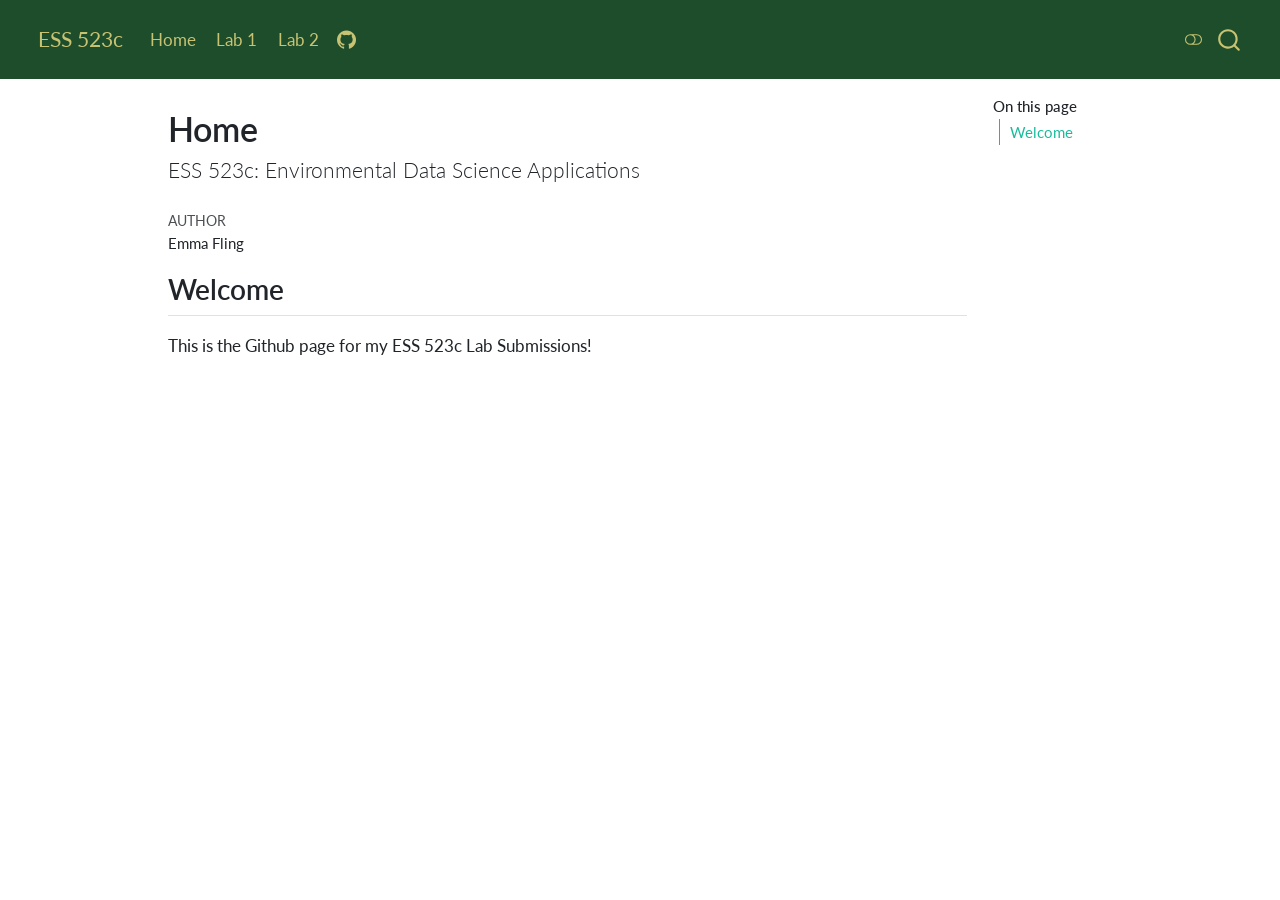
==== docs/Home.html @ 95117adf "tidying up layout" ====
<!DOCTYPE html>
<html xmlns="http://www.w3.org/1999/xhtml" lang="en" xml:lang="en"><head>

<meta charset="utf-8">
<meta name="generator" content="quarto-1.7.32">

<meta name="viewport" content="width=device-width, initial-scale=1.0, user-scalable=yes">

<meta name="author" content="Emma Fling">

<title>Home – ESS 523c</title>
<style>
code{white-space: pre-wrap;}
span.smallcaps{font-variant: small-caps;}
div.columns{display: flex; gap: min(4vw, 1.5em);}
div.column{flex: auto; overflow-x: auto;}
div.hanging-indent{margin-left: 1.5em; text-indent: -1.5em;}
ul.task-list{list-style: none;}
ul.task-list li input[type="checkbox"] {
  width: 0.8em;
  margin: 0 0.8em 0.2em -1em; /* quarto-specific, see https://github.com/quarto-dev/quarto-cli/issues/4556 */ 
  vertical-align: middle;
}
</style>


<script src="site_libs/quarto-nav/quarto-nav.js"></script>
<script src="site_libs/clipboard/clipboard.min.js"></script>
<script src="site_libs/quarto-search/autocomplete.umd.js"></script>
<script src="site_libs/quarto-search/fuse.min.js"></script>
<script src="site_libs/quarto-search/quarto-search.js"></script>
<meta name="quarto:offset" content="./">
<link href="./favicon.ico" rel="icon">
<script src="site_libs/quarto-html/quarto.js" type="module"></script>
<script src="site_libs/quarto-html/tabsets/tabsets.js" type="module"></script>
<script src="site_libs/quarto-html/popper.min.js"></script>
<script src="site_libs/quarto-html/tippy.umd.min.js"></script>
<script src="site_libs/quarto-html/anchor.min.js"></script>
<link href="site_libs/quarto-html/tippy.css" rel="stylesheet">
<link href="site_libs/quarto-html/quarto-syntax-highlighting-37eea08aefeeee20ff55810ff984fec1.css" rel="stylesheet" class="quarto-color-scheme" id="quarto-text-highlighting-styles">
<link href="site_libs/quarto-html/quarto-syntax-highlighting-dark-2fef5ea3f8957b3e4ecc936fc74692ca.css" rel="stylesheet" class="quarto-color-scheme quarto-color-alternate" id="quarto-text-highlighting-styles">
<link href="site_libs/quarto-html/quarto-syntax-highlighting-37eea08aefeeee20ff55810ff984fec1.css" rel="stylesheet" class="quarto-color-scheme-extra" id="quarto-text-highlighting-styles">
<script src="site_libs/bootstrap/bootstrap.min.js"></script>
<link href="site_libs/bootstrap/bootstrap-icons.css" rel="stylesheet">
<link href="site_libs/bootstrap/bootstrap-d9d48523d281825c2e98552904a045a4.min.css" rel="stylesheet" append-hash="true" class="quarto-color-scheme" id="quarto-bootstrap" data-mode="light">
<link href="site_libs/bootstrap/bootstrap-dark-863866ae534847d27065ca21649cb75c.min.css" rel="stylesheet" append-hash="true" class="quarto-color-scheme quarto-color-alternate" id="quarto-bootstrap" data-mode="dark">
<link href="site_libs/bootstrap/bootstrap-d9d48523d281825c2e98552904a045a4.min.css" rel="stylesheet" append-hash="true" class="quarto-color-scheme-extra" id="quarto-bootstrap" data-mode="light">
<script id="quarto-search-options" type="application/json">{
  "location": "navbar",
  "copy-button": false,
  "collapse-after": 3,
  "panel-placement": "end",
  "type": "overlay",
  "limit": 50,
  "keyboard-shortcut": [
    "f",
    "/",
    "s"
  ],
  "show-item-context": false,
  "language": {
    "search-no-results-text": "No results",
    "search-matching-documents-text": "matching documents",
    "search-copy-link-title": "Copy link to search",
    "search-hide-matches-text": "Hide additional matches",
    "search-more-match-text": "more match in this document",
    "search-more-matches-text": "more matches in this document",
    "search-clear-button-title": "Clear",
    "search-text-placeholder": "",
    "search-detached-cancel-button-title": "Cancel",
    "search-submit-button-title": "Submit",
    "search-label": "Search"
  }
}</script>


<link rel="stylesheet" href="styles.css">
</head>

<body class="nav-fixed quarto-light"><script id="quarto-html-before-body" type="application/javascript">
    const toggleBodyColorMode = (bsSheetEl) => {
      const mode = bsSheetEl.getAttribute("data-mode");
      const bodyEl = window.document.querySelector("body");
      if (mode === "dark") {
        bodyEl.classList.add("quarto-dark");
        bodyEl.classList.remove("quarto-light");
      } else {
        bodyEl.classList.add("quarto-light");
        bodyEl.classList.remove("quarto-dark");
      }
    }
    const toggleBodyColorPrimary = () => {
      const bsSheetEl = window.document.querySelector("link#quarto-bootstrap:not([rel=disabled-stylesheet])");
      if (bsSheetEl) {
        toggleBodyColorMode(bsSheetEl);
      }
    }
    const setColorSchemeToggle = (alternate) => {
      const toggles = window.document.querySelectorAll('.quarto-color-scheme-toggle');
      for (let i=0; i < toggles.length; i++) {
        const toggle = toggles[i];
        if (toggle) {
          if (alternate) {
            toggle.classList.add("alternate");
          } else {
            toggle.classList.remove("alternate");
          }
        }
      }
    };
    const toggleColorMode = (alternate) => {
      // Switch the stylesheets
      const primaryStylesheets = window.document.querySelectorAll('link.quarto-color-scheme:not(.quarto-color-alternate)');
      const alternateStylesheets = window.document.querySelectorAll('link.quarto-color-scheme.quarto-color-alternate');
      manageTransitions('#quarto-margin-sidebar .nav-link', false);
      if (alternate) {
        // note: dark is layered on light, we don't disable primary!
        enableStylesheet(alternateStylesheets);
        for (const sheetNode of alternateStylesheets) {
          if (sheetNode.id === "quarto-bootstrap") {
            toggleBodyColorMode(sheetNode);
          }
        }
      } else {
        disableStylesheet(alternateStylesheets);
        enableStylesheet(primaryStylesheets)
        toggleBodyColorPrimary();
      }
      manageTransitions('#quarto-margin-sidebar .nav-link', true);
      // Switch the toggles
      setColorSchemeToggle(alternate)
      // Hack to workaround the fact that safari doesn't
      // properly recolor the scrollbar when toggling (#1455)
      if (navigator.userAgent.indexOf('Safari') > 0 && navigator.userAgent.indexOf('Chrome') == -1) {
        manageTransitions("body", false);
        window.scrollTo(0, 1);
        setTimeout(() => {
          window.scrollTo(0, 0);
          manageTransitions("body", true);
        }, 40);
      }
    }
    const disableStylesheet = (stylesheets) => {
      for (let i=0; i < stylesheets.length; i++) {
        const stylesheet = stylesheets[i];
        stylesheet.rel = 'disabled-stylesheet';
      }
    }
    const enableStylesheet = (stylesheets) => {
      for (let i=0; i < stylesheets.length; i++) {
        const stylesheet = stylesheets[i];
        if(stylesheet.rel !== 'stylesheet') { // for Chrome, which will still FOUC without this check
          stylesheet.rel = 'stylesheet';
        }
      }
    }
    const manageTransitions = (selector, allowTransitions) => {
      const els = window.document.querySelectorAll(selector);
      for (let i=0; i < els.length; i++) {
        const el = els[i];
        if (allowTransitions) {
          el.classList.remove('notransition');
        } else {
          el.classList.add('notransition');
        }
      }
    }
    const isFileUrl = () => {
      return window.location.protocol === 'file:';
    }
    const hasAlternateSentinel = () => {
      let styleSentinel = getColorSchemeSentinel();
      if (styleSentinel !== null) {
        return styleSentinel === "alternate";
      } else {
        return false;
      }
    }
    const setStyleSentinel = (alternate) => {
      const value = alternate ? "alternate" : "default";
      if (!isFileUrl()) {
        window.localStorage.setItem("quarto-color-scheme", value);
      } else {
        localAlternateSentinel = value;
      }
    }
    const getColorSchemeSentinel = () => {
      if (!isFileUrl()) {
        const storageValue = window.localStorage.getItem("quarto-color-scheme");
        return storageValue != null ? storageValue : localAlternateSentinel;
      } else {
        return localAlternateSentinel;
      }
    }
    const toggleGiscusIfUsed = (isAlternate, darkModeDefault) => {
      const baseTheme = document.querySelector('#giscus-base-theme')?.value ?? 'light';
      const alternateTheme = document.querySelector('#giscus-alt-theme')?.value ?? 'dark';
      let newTheme = '';
      if(authorPrefersDark) {
        newTheme = isAlternate ? baseTheme : alternateTheme;
      } else {
        newTheme = isAlternate ? alternateTheme : baseTheme;
      }
      const changeGiscusTheme = () => {
        // From: https://github.com/giscus/giscus/issues/336
        const sendMessage = (message) => {
          const iframe = document.querySelector('iframe.giscus-frame');
          if (!iframe) return;
          iframe.contentWindow.postMessage({ giscus: message }, 'https://giscus.app');
        }
        sendMessage({
          setConfig: {
            theme: newTheme
          }
        });
      }
      const isGiscussLoaded = window.document.querySelector('iframe.giscus-frame') !== null;
      if (isGiscussLoaded) {
        changeGiscusTheme();
      }
    };
    const authorPrefersDark = false;
    const darkModeDefault = authorPrefersDark;
      document.querySelector('link#quarto-text-highlighting-styles.quarto-color-scheme-extra').rel = 'disabled-stylesheet';
      document.querySelector('link#quarto-bootstrap.quarto-color-scheme-extra').rel = 'disabled-stylesheet';
    let localAlternateSentinel = darkModeDefault ? 'alternate' : 'default';
    // Dark / light mode switch
    window.quartoToggleColorScheme = () => {
      // Read the current dark / light value
      let toAlternate = !hasAlternateSentinel();
      toggleColorMode(toAlternate);
      setStyleSentinel(toAlternate);
      toggleGiscusIfUsed(toAlternate, darkModeDefault);
      window.dispatchEvent(new Event('resize'));
    };
    // Switch to dark mode if need be
    if (hasAlternateSentinel()) {
      toggleColorMode(true);
    } else {
      toggleColorMode(false);
    }
  </script>

<div id="quarto-search-results"></div>
  <header id="quarto-header" class="headroom fixed-top">
    <nav class="navbar navbar-expand-lg " data-bs-theme="dark">
      <div class="navbar-container container-fluid">
      <div class="navbar-brand-container mx-auto">
    <a href="./index.html" class="navbar-brand navbar-brand-logo">
    <img src="./csu-rams-logo.png" alt="" class="navbar-logo">
    </a>
    <a class="navbar-brand" href="./index.html">
    <span class="navbar-title">ESS 523c</span>
    </a>
  </div>
            <div id="quarto-search" class="" title="Search"></div>
          <button class="navbar-toggler" type="button" data-bs-toggle="collapse" data-bs-target="#navbarCollapse" aria-controls="navbarCollapse" role="menu" aria-expanded="false" aria-label="Toggle navigation" onclick="if (window.quartoToggleHeadroom) { window.quartoToggleHeadroom(); }">
  <span class="navbar-toggler-icon"></span>
</button>
          <div class="collapse navbar-collapse" id="navbarCollapse">
            <ul class="navbar-nav navbar-nav-scroll me-auto">
  <li class="nav-item">
    <a class="nav-link" href="./index.qmd"> 
<span class="menu-text">Home</span></a>
  </li>  
  <li class="nav-item">
    <a class="nav-link" href="./lab1.html"> 
<span class="menu-text">Lab 1</span></a>
  </li>  
  <li class="nav-item">
    <a class="nav-link" href="./lab2.html"> 
<span class="menu-text">Lab 2</span></a>
  </li>  
  <li class="nav-item compact">
    <a class="nav-link" href="https://github.com/mikejohnson51/csu-523c-2026/"> <i class="bi bi-github" role="img" aria-label="ESS 523c">
</i> 
<span class="menu-text"></span></a>
  </li>  
</ul>
          </div> <!-- /navcollapse -->
            <div class="quarto-navbar-tools">
  <a href="" class="quarto-color-scheme-toggle quarto-navigation-tool  px-1" onclick="window.quartoToggleColorScheme(); return false;" title="Toggle dark mode"><i class="bi"></i></a>
</div>
      </div> <!-- /container-fluid -->
    </nav>
</header>
<!-- content -->
<div id="quarto-content" class="quarto-container page-columns page-rows-contents page-layout-article page-navbar">
<!-- sidebar -->
<!-- margin-sidebar -->
    <div id="quarto-margin-sidebar" class="sidebar margin-sidebar">
        <nav id="TOC" role="doc-toc" class="toc-active">
    <h2 id="toc-title">On this page</h2>
   
  <ul>
  <li><a href="#welcome" id="toc-welcome" class="nav-link active" data-scroll-target="#welcome">Welcome</a></li>
  </ul>
</nav>
    </div>
<!-- main -->
<main class="content" id="quarto-document-content">


<header id="title-block-header" class="quarto-title-block default">
<div class="quarto-title">
<h1 class="title">Home</h1>
<p class="subtitle lead">ESS 523c: Environmental Data Science Applications</p>
</div>



<div class="quarto-title-meta">

    <div>
    <div class="quarto-title-meta-heading">Author</div>
    <div class="quarto-title-meta-contents">
             <p>Emma Fling </p>
          </div>
  </div>
    
  
    
  </div>
  


</header>


<section id="welcome" class="level2">
<h2 class="anchored" data-anchor-id="welcome">Welcome</h2>
<p>This is the Github page for my ESS 523c Lab Submissions!</p>


</section>

</main> <!-- /main -->
<script id="quarto-html-after-body" type="application/javascript">
  window.document.addEventListener("DOMContentLoaded", function (event) {
    // Ensure there is a toggle, if there isn't float one in the top right
    if (window.document.querySelector('.quarto-color-scheme-toggle') === null) {
      const a = window.document.createElement('a');
      a.classList.add('top-right');
      a.classList.add('quarto-color-scheme-toggle');
      a.href = "";
      a.onclick = function() { try { window.quartoToggleColorScheme(); } catch {} return false; };
      const i = window.document.createElement("i");
      i.classList.add('bi');
      a.appendChild(i);
      window.document.body.appendChild(a);
    }
    setColorSchemeToggle(hasAlternateSentinel())
    const icon = "";
    const anchorJS = new window.AnchorJS();
    anchorJS.options = {
      placement: 'right',
      icon: icon
    };
    anchorJS.add('.anchored');
    const isCodeAnnotation = (el) => {
      for (const clz of el.classList) {
        if (clz.startsWith('code-annotation-')) {                     
          return true;
        }
      }
      return false;
    }
    const onCopySuccess = function(e) {
      // button target
      const button = e.trigger;
      // don't keep focus
      button.blur();
      // flash "checked"
      button.classList.add('code-copy-button-checked');
      var currentTitle = button.getAttribute("title");
      button.setAttribute("title", "Copied!");
      let tooltip;
      if (window.bootstrap) {
        button.setAttribute("data-bs-toggle", "tooltip");
        button.setAttribute("data-bs-placement", "left");
        button.setAttribute("data-bs-title", "Copied!");
        tooltip = new bootstrap.Tooltip(button, 
          { trigger: "manual", 
            customClass: "code-copy-button-tooltip",
            offset: [0, -8]});
        tooltip.show();    
      }
      setTimeout(function() {
        if (tooltip) {
          tooltip.hide();
          button.removeAttribute("data-bs-title");
          button.removeAttribute("data-bs-toggle");
          button.removeAttribute("data-bs-placement");
        }
        button.setAttribute("title", currentTitle);
        button.classList.remove('code-copy-button-checked');
      }, 1000);
      // clear code selection
      e.clearSelection();
    }
    const getTextToCopy = function(trigger) {
        const codeEl = trigger.previousElementSibling.cloneNode(true);
        for (const childEl of codeEl.children) {
          if (isCodeAnnotation(childEl)) {
            childEl.remove();
          }
        }
        return codeEl.innerText;
    }
    const clipboard = new window.ClipboardJS('.code-copy-button:not([data-in-quarto-modal])', {
      text: getTextToCopy
    });
    clipboard.on('success', onCopySuccess);
    if (window.document.getElementById('quarto-embedded-source-code-modal')) {
      const clipboardModal = new window.ClipboardJS('.code-copy-button[data-in-quarto-modal]', {
        text: getTextToCopy,
        container: window.document.getElementById('quarto-embedded-source-code-modal')
      });
      clipboardModal.on('success', onCopySuccess);
    }
      var localhostRegex = new RegExp(/^(?:http|https):\/\/localhost\:?[0-9]*\//);
      var mailtoRegex = new RegExp(/^mailto:/);
        var filterRegex = new RegExp('/' + window.location.host + '/');
      var isInternal = (href) => {
          return filterRegex.test(href) || localhostRegex.test(href) || mailtoRegex.test(href);
      }
      // Inspect non-navigation links and adorn them if external
     var links = window.document.querySelectorAll('a[href]:not(.nav-link):not(.navbar-brand):not(.toc-action):not(.sidebar-link):not(.sidebar-item-toggle):not(.pagination-link):not(.no-external):not([aria-hidden]):not(.dropdown-item):not(.quarto-navigation-tool):not(.about-link)');
      for (var i=0; i<links.length; i++) {
        const link = links[i];
        if (!isInternal(link.href)) {
          // undo the damage that might have been done by quarto-nav.js in the case of
          // links that we want to consider external
          if (link.dataset.originalHref !== undefined) {
            link.href = link.dataset.originalHref;
          }
        }
      }
    function tippyHover(el, contentFn, onTriggerFn, onUntriggerFn) {
      const config = {
        allowHTML: true,
        maxWidth: 500,
        delay: 100,
        arrow: false,
        appendTo: function(el) {
            return el.parentElement;
        },
        interactive: true,
        interactiveBorder: 10,
        theme: 'quarto',
        placement: 'bottom-start',
      };
      if (contentFn) {
        config.content = contentFn;
      }
      if (onTriggerFn) {
        config.onTrigger = onTriggerFn;
      }
      if (onUntriggerFn) {
        config.onUntrigger = onUntriggerFn;
      }
      window.tippy(el, config); 
    }
    const noterefs = window.document.querySelectorAll('a[role="doc-noteref"]');
    for (var i=0; i<noterefs.length; i++) {
      const ref = noterefs[i];
      tippyHover(ref, function() {
        // use id or data attribute instead here
        let href = ref.getAttribute('data-footnote-href') || ref.getAttribute('href');
        try { href = new URL(href).hash; } catch {}
        const id = href.replace(/^#\/?/, "");
        const note = window.document.getElementById(id);
        if (note) {
          return note.innerHTML;
        } else {
          return "";
        }
      });
    }
    const xrefs = window.document.querySelectorAll('a.quarto-xref');
    const processXRef = (id, note) => {
      // Strip column container classes
      const stripColumnClz = (el) => {
        el.classList.remove("page-full", "page-columns");
        if (el.children) {
          for (const child of el.children) {
            stripColumnClz(child);
          }
        }
      }
      stripColumnClz(note)
      if (id === null || id.startsWith('sec-')) {
        // Special case sections, only their first couple elements
        const container = document.createElement("div");
        if (note.children && note.children.length > 2) {
          container.appendChild(note.children[0].cloneNode(true));
          for (let i = 1; i < note.children.length; i++) {
            const child = note.children[i];
            if (child.tagName === "P" && child.innerText === "") {
              continue;
            } else {
              container.appendChild(child.cloneNode(true));
              break;
            }
          }
          if (window.Quarto?.typesetMath) {
            window.Quarto.typesetMath(container);
          }
          return container.innerHTML
        } else {
          if (window.Quarto?.typesetMath) {
            window.Quarto.typesetMath(note);
          }
          return note.innerHTML;
        }
      } else {
        // Remove any anchor links if they are present
        const anchorLink = note.querySelector('a.anchorjs-link');
        if (anchorLink) {
          anchorLink.remove();
        }
        if (window.Quarto?.typesetMath) {
          window.Quarto.typesetMath(note);
        }
        if (note.classList.contains("callout")) {
          return note.outerHTML;
        } else {
          return note.innerHTML;
        }
      }
    }
    for (var i=0; i<xrefs.length; i++) {
      const xref = xrefs[i];
      tippyHover(xref, undefined, function(instance) {
        instance.disable();
        let url = xref.getAttribute('href');
        let hash = undefined; 
        if (url.startsWith('#')) {
          hash = url;
        } else {
          try { hash = new URL(url).hash; } catch {}
        }
        if (hash) {
          const id = hash.replace(/^#\/?/, "");
          const note = window.document.getElementById(id);
          if (note !== null) {
            try {
              const html = processXRef(id, note.cloneNode(true));
              instance.setContent(html);
            } finally {
              instance.enable();
              instance.show();
            }
          } else {
            // See if we can fetch this
            fetch(url.split('#')[0])
            .then(res => res.text())
            .then(html => {
              const parser = new DOMParser();
              const htmlDoc = parser.parseFromString(html, "text/html");
              const note = htmlDoc.getElementById(id);
              if (note !== null) {
                const html = processXRef(id, note);
                instance.setContent(html);
              } 
            }).finally(() => {
              instance.enable();
              instance.show();
            });
          }
        } else {
          // See if we can fetch a full url (with no hash to target)
          // This is a special case and we should probably do some content thinning / targeting
          fetch(url)
          .then(res => res.text())
          .then(html => {
            const parser = new DOMParser();
            const htmlDoc = parser.parseFromString(html, "text/html");
            const note = htmlDoc.querySelector('main.content');
            if (note !== null) {
              // This should only happen for chapter cross references
              // (since there is no id in the URL)
              // remove the first header
              if (note.children.length > 0 && note.children[0].tagName === "HEADER") {
                note.children[0].remove();
              }
              const html = processXRef(null, note);
              instance.setContent(html);
            } 
          }).finally(() => {
            instance.enable();
            instance.show();
          });
        }
      }, function(instance) {
      });
    }
        let selectedAnnoteEl;
        const selectorForAnnotation = ( cell, annotation) => {
          let cellAttr = 'data-code-cell="' + cell + '"';
          let lineAttr = 'data-code-annotation="' +  annotation + '"';
          const selector = 'span[' + cellAttr + '][' + lineAttr + ']';
          return selector;
        }
        const selectCodeLines = (annoteEl) => {
          const doc = window.document;
          const targetCell = annoteEl.getAttribute("data-target-cell");
          const targetAnnotation = annoteEl.getAttribute("data-target-annotation");
          const annoteSpan = window.document.querySelector(selectorForAnnotation(targetCell, targetAnnotation));
          const lines = annoteSpan.getAttribute("data-code-lines").split(",");
          const lineIds = lines.map((line) => {
            return targetCell + "-" + line;
          })
          let top = null;
          let height = null;
          let parent = null;
          if (lineIds.length > 0) {
              //compute the position of the single el (top and bottom and make a div)
              const el = window.document.getElementById(lineIds[0]);
              top = el.offsetTop;
              height = el.offsetHeight;
              parent = el.parentElement.parentElement;
            if (lineIds.length > 1) {
              const lastEl = window.document.getElementById(lineIds[lineIds.length - 1]);
              const bottom = lastEl.offsetTop + lastEl.offsetHeight;
              height = bottom - top;
            }
            if (top !== null && height !== null && parent !== null) {
              // cook up a div (if necessary) and position it 
              let div = window.document.getElementById("code-annotation-line-highlight");
              if (div === null) {
                div = window.document.createElement("div");
                div.setAttribute("id", "code-annotation-line-highlight");
                div.style.position = 'absolute';
                parent.appendChild(div);
              }
              div.style.top = top - 2 + "px";
              div.style.height = height + 4 + "px";
              div.style.left = 0;
              let gutterDiv = window.document.getElementById("code-annotation-line-highlight-gutter");
              if (gutterDiv === null) {
                gutterDiv = window.document.createElement("div");
                gutterDiv.setAttribute("id", "code-annotation-line-highlight-gutter");
                gutterDiv.style.position = 'absolute';
                const codeCell = window.document.getElementById(targetCell);
                const gutter = codeCell.querySelector('.code-annotation-gutter');
                gutter.appendChild(gutterDiv);
              }
              gutterDiv.style.top = top - 2 + "px";
              gutterDiv.style.height = height + 4 + "px";
            }
            selectedAnnoteEl = annoteEl;
          }
        };
        const unselectCodeLines = () => {
          const elementsIds = ["code-annotation-line-highlight", "code-annotation-line-highlight-gutter"];
          elementsIds.forEach((elId) => {
            const div = window.document.getElementById(elId);
            if (div) {
              div.remove();
            }
          });
          selectedAnnoteEl = undefined;
        };
          // Handle positioning of the toggle
      window.addEventListener(
        "resize",
        throttle(() => {
          elRect = undefined;
          if (selectedAnnoteEl) {
            selectCodeLines(selectedAnnoteEl);
          }
        }, 10)
      );
      function throttle(fn, ms) {
      let throttle = false;
      let timer;
        return (...args) => {
          if(!throttle) { // first call gets through
              fn.apply(this, args);
              throttle = true;
          } else { // all the others get throttled
              if(timer) clearTimeout(timer); // cancel #2
              timer = setTimeout(() => {
                fn.apply(this, args);
                timer = throttle = false;
              }, ms);
          }
        };
      }
        // Attach click handler to the DT
        const annoteDls = window.document.querySelectorAll('dt[data-target-cell]');
        for (const annoteDlNode of annoteDls) {
          annoteDlNode.addEventListener('click', (event) => {
            const clickedEl = event.target;
            if (clickedEl !== selectedAnnoteEl) {
              unselectCodeLines();
              const activeEl = window.document.querySelector('dt[data-target-cell].code-annotation-active');
              if (activeEl) {
                activeEl.classList.remove('code-annotation-active');
              }
              selectCodeLines(clickedEl);
              clickedEl.classList.add('code-annotation-active');
            } else {
              // Unselect the line
              unselectCodeLines();
              clickedEl.classList.remove('code-annotation-active');
            }
          });
        }
    const findCites = (el) => {
      const parentEl = el.parentElement;
      if (parentEl) {
        const cites = parentEl.dataset.cites;
        if (cites) {
          return {
            el,
            cites: cites.split(' ')
          };
        } else {
          return findCites(el.parentElement)
        }
      } else {
        return undefined;
      }
    };
    var bibliorefs = window.document.querySelectorAll('a[role="doc-biblioref"]');
    for (var i=0; i<bibliorefs.length; i++) {
      const ref = bibliorefs[i];
      const citeInfo = findCites(ref);
      if (citeInfo) {
        tippyHover(citeInfo.el, function() {
          var popup = window.document.createElement('div');
          citeInfo.cites.forEach(function(cite) {
            var citeDiv = window.document.createElement('div');
            citeDiv.classList.add('hanging-indent');
            citeDiv.classList.add('csl-entry');
            var biblioDiv = window.document.getElementById('ref-' + cite);
            if (biblioDiv) {
              citeDiv.innerHTML = biblioDiv.innerHTML;
            }
            popup.appendChild(citeDiv);
          });
          return popup.innerHTML;
        });
      }
    }
  });
  </script>
</div> <!-- /content -->




</body></html>
---- docs/site_libs/quarto-html/tippy.css ----
.tippy-box[data-animation=fade][data-state=hidden]{opacity:0}[data-tippy-root]{max-width:calc(100vw - 10px)}.tippy-box{position:relative;background-color:#333;color:#fff;border-radius:4px;font-size:14px;line-height:1.4;white-space:normal;outline:0;transition-property:transform,visibility,opacity}.tippy-box[data-placement^=top]>.tippy-arrow{bottom:0}.tippy-box[data-placement^=top]>.tippy-arrow:before{bottom:-7px;left:0;border-width:8px 8px 0;border-top-color:initial;transform-origin:center top}.tippy-box[data-placement^=bottom]>.tippy-arrow{top:0}.tippy-box[data-placement^=bottom]>.tippy-arrow:before{top:-7px;left:0;border-width:0 8px 8px;border-bottom-color:initial;transform-origin:center bottom}.tippy-box[data-placement^=left]>.tippy-arrow{right:0}.tippy-box[data-placement^=left]>.tippy-arrow:before{border-width:8px 0 8px 8px;border-left-color:initial;right:-7px;transform-origin:center left}.tippy-box[data-placement^=right]>.tippy-arrow{left:0}.tippy-box[data-placement^=right]>.tippy-arrow:before{left:-7px;border-width:8px 8px 8px 0;border-right-color:initial;transform-origin:center right}.tippy-box[data-inertia][data-state=visible]{transition-timing-function:cubic-bezier(.54,1.5,.38,1.11)}.tippy-arrow{width:16px;height:16px;color:#333}.tippy-arrow:before{content:"";position:absolute;border-color:transparent;border-style:solid}.tippy-content{position:relative;padding:5px 9px;z-index:1}
---- docs/site_libs/quarto-html/quarto-syntax-highlighting-37eea08aefeeee20ff55810ff984fec1.css ----
/* quarto syntax highlight colors */
:root {
  --quarto-hl-ot-color: #003B4F;
  --quarto-hl-at-color: #657422;
  --quarto-hl-ss-color: #20794D;
  --quarto-hl-an-color: #5E5E5E;
  --quarto-hl-fu-color: #4758AB;
  --quarto-hl-st-color: #20794D;
  --quarto-hl-cf-color: #003B4F;
  --quarto-hl-op-color: #5E5E5E;
  --quarto-hl-er-color: #AD0000;
  --quarto-hl-bn-color: #AD0000;
  --quarto-hl-al-color: #AD0000;
  --quarto-hl-va-color: #111111;
  --quarto-hl-bu-color: inherit;
  --quarto-hl-ex-color: inherit;
  --quarto-hl-pp-color: #AD0000;
  --quarto-hl-in-color: #5E5E5E;
  --quarto-hl-vs-color: #20794D;
  --quarto-hl-wa-color: #5E5E5E;
  --quarto-hl-do-color: #5E5E5E;
  --quarto-hl-im-color: #00769E;
  --quarto-hl-ch-color: #20794D;
  --quarto-hl-dt-color: #AD0000;
  --quarto-hl-fl-color: #AD0000;
  --quarto-hl-co-color: #5E5E5E;
  --quarto-hl-cv-color: #5E5E5E;
  --quarto-hl-cn-color: #8f5902;
  --quarto-hl-sc-color: #5E5E5E;
  --quarto-hl-dv-color: #AD0000;
  --quarto-hl-kw-color: #003B4F;
}

/* other quarto variables */
:root {
  --quarto-font-monospace: SFMono-Regular, Menlo, Monaco, Consolas, "Liberation Mono", "Courier New", monospace;
}

/* syntax highlight based on Pandoc's rules */
pre > code.sourceCode > span {
  color: #003B4F;
}

code.sourceCode > span {
  color: #003B4F;
}

div.sourceCode,
div.sourceCode pre.sourceCode {
  color: #003B4F;
}

/* Normal */
code span {
  color: #003B4F;
}

/* Alert */
code span.al {
  color: #AD0000;
  font-style: inherit;
}

/* Annotation */
code span.an {
  color: #5E5E5E;
  font-style: inherit;
}

/* Attribute */
code span.at {
  color: #657422;
  font-style: inherit;
}

/* BaseN */
code span.bn {
  color: #AD0000;
  font-style: inherit;
}

/* BuiltIn */
code span.bu {
  font-style: inherit;
}

/* ControlFlow */
code span.cf {
  color: #003B4F;
  font-weight: bold;
  font-style: inherit;
}

/* Char */
code span.ch {
  color: #20794D;
  font-style: inherit;
}

/* Constant */
code span.cn {
  color: #8f5902;
  font-style: inherit;
}

/* Comment */
code span.co {
  color: #5E5E5E;
  font-style: inherit;
}

/* CommentVar */
code span.cv {
  color: #5E5E5E;
  font-style: italic;
}

/* Documentation */
code span.do {
  color: #5E5E5E;
  font-style: italic;
}

/* DataType */
code span.dt {
  color: #AD0000;
  font-style: inherit;
}

/* DecVal */
code span.dv {
  color: #AD0000;
  font-style: inherit;
}

/* Error */
code span.er {
  color: #AD0000;
  font-style: inherit;
}

/* Extension */
code span.ex {
  font-style: inherit;
}

/* Float */
code span.fl {
  color: #AD0000;
  font-style: inherit;
}

/* Function */
code span.fu {
  color: #4758AB;
  font-style: inherit;
}

/* Import */
code span.im {
  color: #00769E;
  font-style: inherit;
}

/* Information */
code span.in {
  color: #5E5E5E;
  font-style: inherit;
}

/* Keyword */
code span.kw {
  color: #003B4F;
  font-weight: bold;
  font-style: inherit;
}

/* Operator */
code span.op {
  color: #5E5E5E;
  font-style: inherit;
}

/* Other */
code span.ot {
  color: #003B4F;
  font-style: inherit;
}

/* Preprocessor */
code span.pp {
  color: #AD0000;
  font-style: inherit;
}

/* SpecialChar */
code span.sc {
  color: #5E5E5E;
  font-style: inherit;
}

/* SpecialString */
code span.ss {
  color: #20794D;
  font-style: inherit;
}

/* String */
code span.st {
  color: #20794D;
  font-style: inherit;
}

/* Variable */
code span.va {
  color: #111111;
  font-style: inherit;
}

/* VerbatimString */
code span.vs {
  color: #20794D;
  font-style: inherit;
}

/* Warning */
code span.wa {
  color: #5E5E5E;
  font-style: italic;
}

.prevent-inlining {
  content: "</";
}

/*# sourceMappingURL=27d3d809615f7771493d095567f04340.css.map */
---- docs/site_libs/quarto-html/quarto-syntax-highlighting-dark-2fef5ea3f8957b3e4ecc936fc74692ca.css ----
/* quarto syntax highlight colors */
:root {
  --quarto-hl-al-color: #f07178;
  --quarto-hl-an-color: #d4d0ab;
  --quarto-hl-at-color: #00e0e0;
  --quarto-hl-bn-color: #d4d0ab;
  --quarto-hl-bu-color: #abe338;
  --quarto-hl-ch-color: #abe338;
  --quarto-hl-co-color: #f8f8f2;
  --quarto-hl-cv-color: #ffd700;
  --quarto-hl-cn-color: #ffd700;
  --quarto-hl-cf-color: #ffa07a;
  --quarto-hl-dt-color: #ffa07a;
  --quarto-hl-dv-color: #d4d0ab;
  --quarto-hl-do-color: #f8f8f2;
  --quarto-hl-er-color: #f07178;
  --quarto-hl-ex-color: #00e0e0;
  --quarto-hl-fl-color: #d4d0ab;
  --quarto-hl-fu-color: #ffa07a;
  --quarto-hl-im-color: #abe338;
  --quarto-hl-in-color: #d4d0ab;
  --quarto-hl-kw-color: #ffa07a;
  --quarto-hl-op-color: #ffa07a;
  --quarto-hl-ot-color: #00e0e0;
  --quarto-hl-pp-color: #dcc6e0;
  --quarto-hl-re-color: #00e0e0;
  --quarto-hl-sc-color: #abe338;
  --quarto-hl-ss-color: #abe338;
  --quarto-hl-st-color: #abe338;
  --quarto-hl-va-color: #00e0e0;
  --quarto-hl-vs-color: #abe338;
  --quarto-hl-wa-color: #dcc6e0;
}

/* other quarto variables */
:root {
  --quarto-font-monospace: SFMono-Regular, Menlo, Monaco, Consolas, "Liberation Mono", "Courier New", monospace;
}

/* syntax highlight based on Pandoc's rules */
pre > code.sourceCode > span {
  color: #f8f8f2;
}

code.sourceCode > span {
  color: #f8f8f2;
}

div.sourceCode,
div.sourceCode pre.sourceCode {
  color: #f8f8f2;
}

/* Normal */
code span {
  color: #f8f8f2;
}

/* Alert */
code span.al {
  color: #f07178;
}

/* Annotation */
code span.an {
  color: #d4d0ab;
}

/* Attribute */
code span.at {
  color: #00e0e0;
}

/* BaseN */
code span.bn {
  color: #d4d0ab;
}

/* BuiltIn */
code span.bu {
  color: #abe338;
}

/* ControlFlow */
code span.cf {
  font-weight: bold;
  color: #ffa07a;
}

/* Char */
code span.ch {
  color: #abe338;
}

/* Constant */
code span.cn {
  color: #ffd700;
}

/* Comment */
code span.co {
  font-style: italic;
  color: #f8f8f2;
}

/* CommentVar */
code span.cv {
  color: #ffd700;
}

/* Documentation */
code span.do {
  color: #f8f8f2;
}

/* DataType */
code span.dt {
  color: #ffa07a;
}

/* DecVal */
code span.dv {
  color: #d4d0ab;
}

/* Error */
code span.er {
  color: #f07178;
  text-decoration: underline;
}

/* Extension */
code span.ex {
  font-weight: bold;
  color: #00e0e0;
}

/* Float */
code span.fl {
  color: #d4d0ab;
}

/* Function */
code span.fu {
  color: #ffa07a;
}

/* Import */
code span.im {
  color: #abe338;
}

/* Information */
code span.in {
  color: #d4d0ab;
}

/* Keyword */
code span.kw {
  font-weight: bold;
  color: #ffa07a;
}

/* Operator */
code span.op {
  color: #ffa07a;
}

/* Other */
code span.ot {
  color: #00e0e0;
}

/* Preprocessor */
code span.pp {
  color: #dcc6e0;
}

/* RegionMarker */
code span.re {
  background-color: #f8f8f2;
  color: #00e0e0;
}

/* SpecialChar */
code span.sc {
  color: #abe338;
}

/* SpecialString */
code span.ss {
  color: #abe338;
}

/* String */
code span.st {
  color: #abe338;
}

/* Variable */
code span.va {
  color: #00e0e0;
}

/* VerbatimString */
code span.vs {
  color: #abe338;
}

/* Warning */
code span.wa {
  color: #dcc6e0;
}

.prevent-inlining {
  content: "</";
}

/*# sourceMappingURL=9d1c423767af11a14e59cf8ecfea55bb.css.map */
---- docs/site_libs/quarto-html/quarto-syntax-highlighting-37eea08aefeeee20ff55810ff984fec1.css ----
/* quarto syntax highlight colors */
:root {
  --quarto-hl-ot-color: #003B4F;
  --quarto-hl-at-color: #657422;
  --quarto-hl-ss-color: #20794D;
  --quarto-hl-an-color: #5E5E5E;
  --quarto-hl-fu-color: #4758AB;
  --quarto-hl-st-color: #20794D;
  --quarto-hl-cf-color: #003B4F;
  --quarto-hl-op-color: #5E5E5E;
  --quarto-hl-er-color: #AD0000;
  --quarto-hl-bn-color: #AD0000;
  --quarto-hl-al-color: #AD0000;
  --quarto-hl-va-color: #111111;
  --quarto-hl-bu-color: inherit;
  --quarto-hl-ex-color: inherit;
  --quarto-hl-pp-color: #AD0000;
  --quarto-hl-in-color: #5E5E5E;
  --quarto-hl-vs-color: #20794D;
  --quarto-hl-wa-color: #5E5E5E;
  --quarto-hl-do-color: #5E5E5E;
  --quarto-hl-im-color: #00769E;
  --quarto-hl-ch-color: #20794D;
  --quarto-hl-dt-color: #AD0000;
  --quarto-hl-fl-color: #AD0000;
  --quarto-hl-co-color: #5E5E5E;
  --quarto-hl-cv-color: #5E5E5E;
  --quarto-hl-cn-color: #8f5902;
  --quarto-hl-sc-color: #5E5E5E;
  --quarto-hl-dv-color: #AD0000;
  --quarto-hl-kw-color: #003B4F;
}

/* other quarto variables */
:root {
  --quarto-font-monospace: SFMono-Regular, Menlo, Monaco, Consolas, "Liberation Mono", "Courier New", monospace;
}

/* syntax highlight based on Pandoc's rules */
pre > code.sourceCode > span {
  color: #003B4F;
}

code.sourceCode > span {
  color: #003B4F;
}

div.sourceCode,
div.sourceCode pre.sourceCode {
  color: #003B4F;
}

/* Normal */
code span {
  color: #003B4F;
}

/* Alert */
code span.al {
  color: #AD0000;
  font-style: inherit;
}

/* Annotation */
code span.an {
  color: #5E5E5E;
  font-style: inherit;
}

/* Attribute */
code span.at {
  color: #657422;
  font-style: inherit;
}

/* BaseN */
code span.bn {
  color: #AD0000;
  font-style: inherit;
}

/* BuiltIn */
code span.bu {
  font-style: inherit;
}

/* ControlFlow */
code span.cf {
  color: #003B4F;
  font-weight: bold;
  font-style: inherit;
}

/* Char */
code span.ch {
  color: #20794D;
  font-style: inherit;
}

/* Constant */
code span.cn {
  color: #8f5902;
  font-style: inherit;
}

/* Comment */
code span.co {
  color: #5E5E5E;
  font-style: inherit;
}

/* CommentVar */
code span.cv {
  color: #5E5E5E;
  font-style: italic;
}

/* Documentation */
code span.do {
  color: #5E5E5E;
  font-style: italic;
}

/* DataType */
code span.dt {
  color: #AD0000;
  font-style: inherit;
}

/* DecVal */
code span.dv {
  color: #AD0000;
  font-style: inherit;
}

/* Error */
code span.er {
  color: #AD0000;
  font-style: inherit;
}

/* Extension */
code span.ex {
  font-style: inherit;
}

/* Float */
code span.fl {
  color: #AD0000;
  font-style: inherit;
}

/* Function */
code span.fu {
  color: #4758AB;
  font-style: inherit;
}

/* Import */
code span.im {
  color: #00769E;
  font-style: inherit;
}

/* Information */
code span.in {
  color: #5E5E5E;
  font-style: inherit;
}

/* Keyword */
code span.kw {
  color: #003B4F;
  font-weight: bold;
  font-style: inherit;
}

/* Operator */
code span.op {
  color: #5E5E5E;
  font-style: inherit;
}

/* Other */
code span.ot {
  color: #003B4F;
  font-style: inherit;
}

/* Preprocessor */
code span.pp {
  color: #AD0000;
  font-style: inherit;
}

/* SpecialChar */
code span.sc {
  color: #5E5E5E;
  font-style: inherit;
}

/* SpecialString */
code span.ss {
  color: #20794D;
  font-style: inherit;
}

/* String */
code span.st {
  color: #20794D;
  font-style: inherit;
}

/* Variable */
code span.va {
  color: #111111;
  font-style: inherit;
}

/* VerbatimString */
code span.vs {
  color: #20794D;
  font-style: inherit;
}

/* Warning */
code span.wa {
  color: #5E5E5E;
  font-style: italic;
}

.prevent-inlining {
  content: "</";
}

/*# sourceMappingURL=27d3d809615f7771493d095567f04340.css.map */
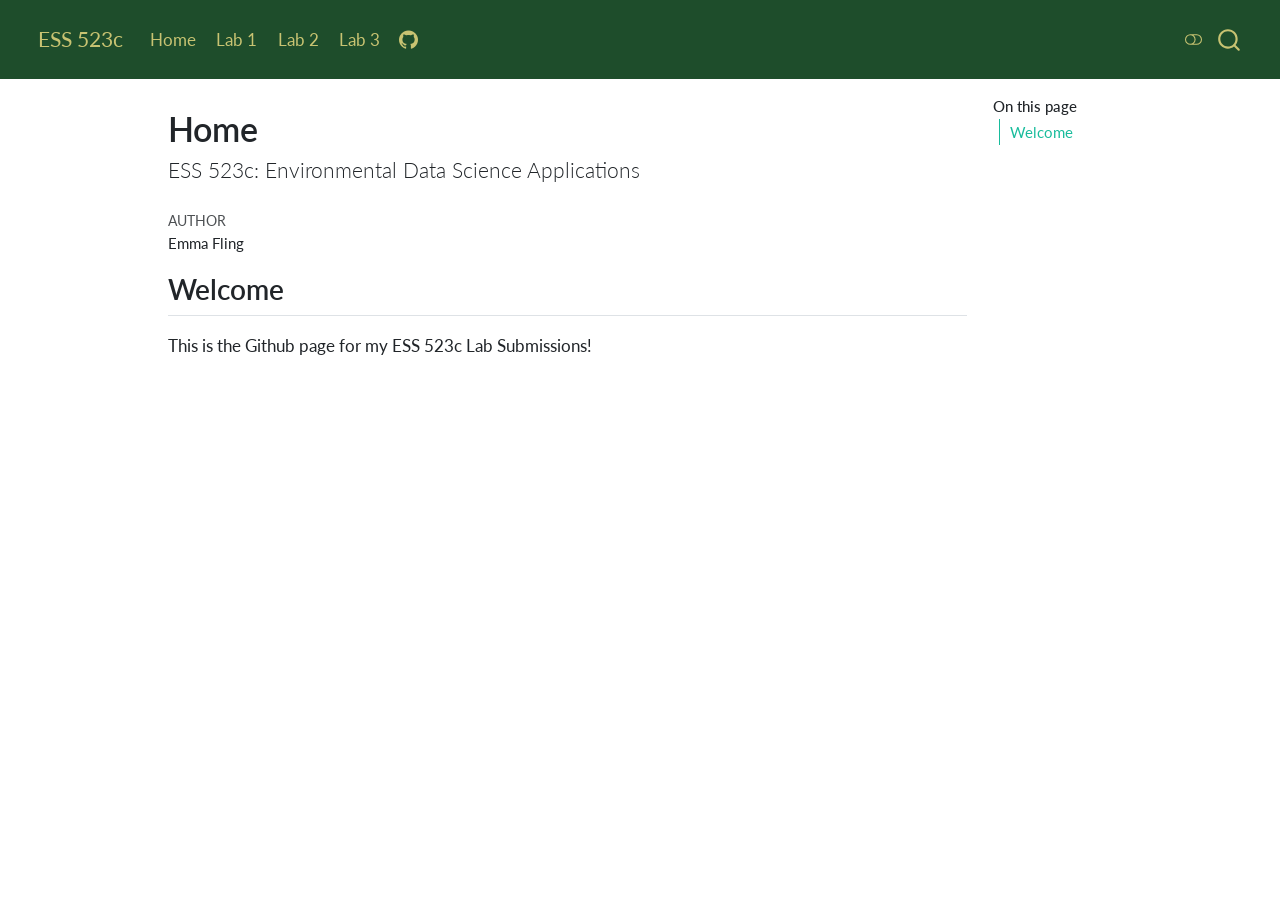
==== commit 819fa18d: "lab3" ====
--- a/docs/Home.html
+++ b/docs/Home.html
@@ -271,6 +271,10 @@
     <a class="nav-link" href="./lab2.html"> 
 <span class="menu-text">Lab 2</span></a>
   </li>  
+  <li class="nav-item">
+    <a class="nav-link" href="./lab3.html"> 
+<span class="menu-text">Lab 3</span></a>
+  </li>  
   <li class="nav-item compact">
     <a class="nav-link" href="https://github.com/mikejohnson51/csu-523c-2026/"> <i class="bi bi-github" role="img" aria-label="ESS 523c">
 </i> 
